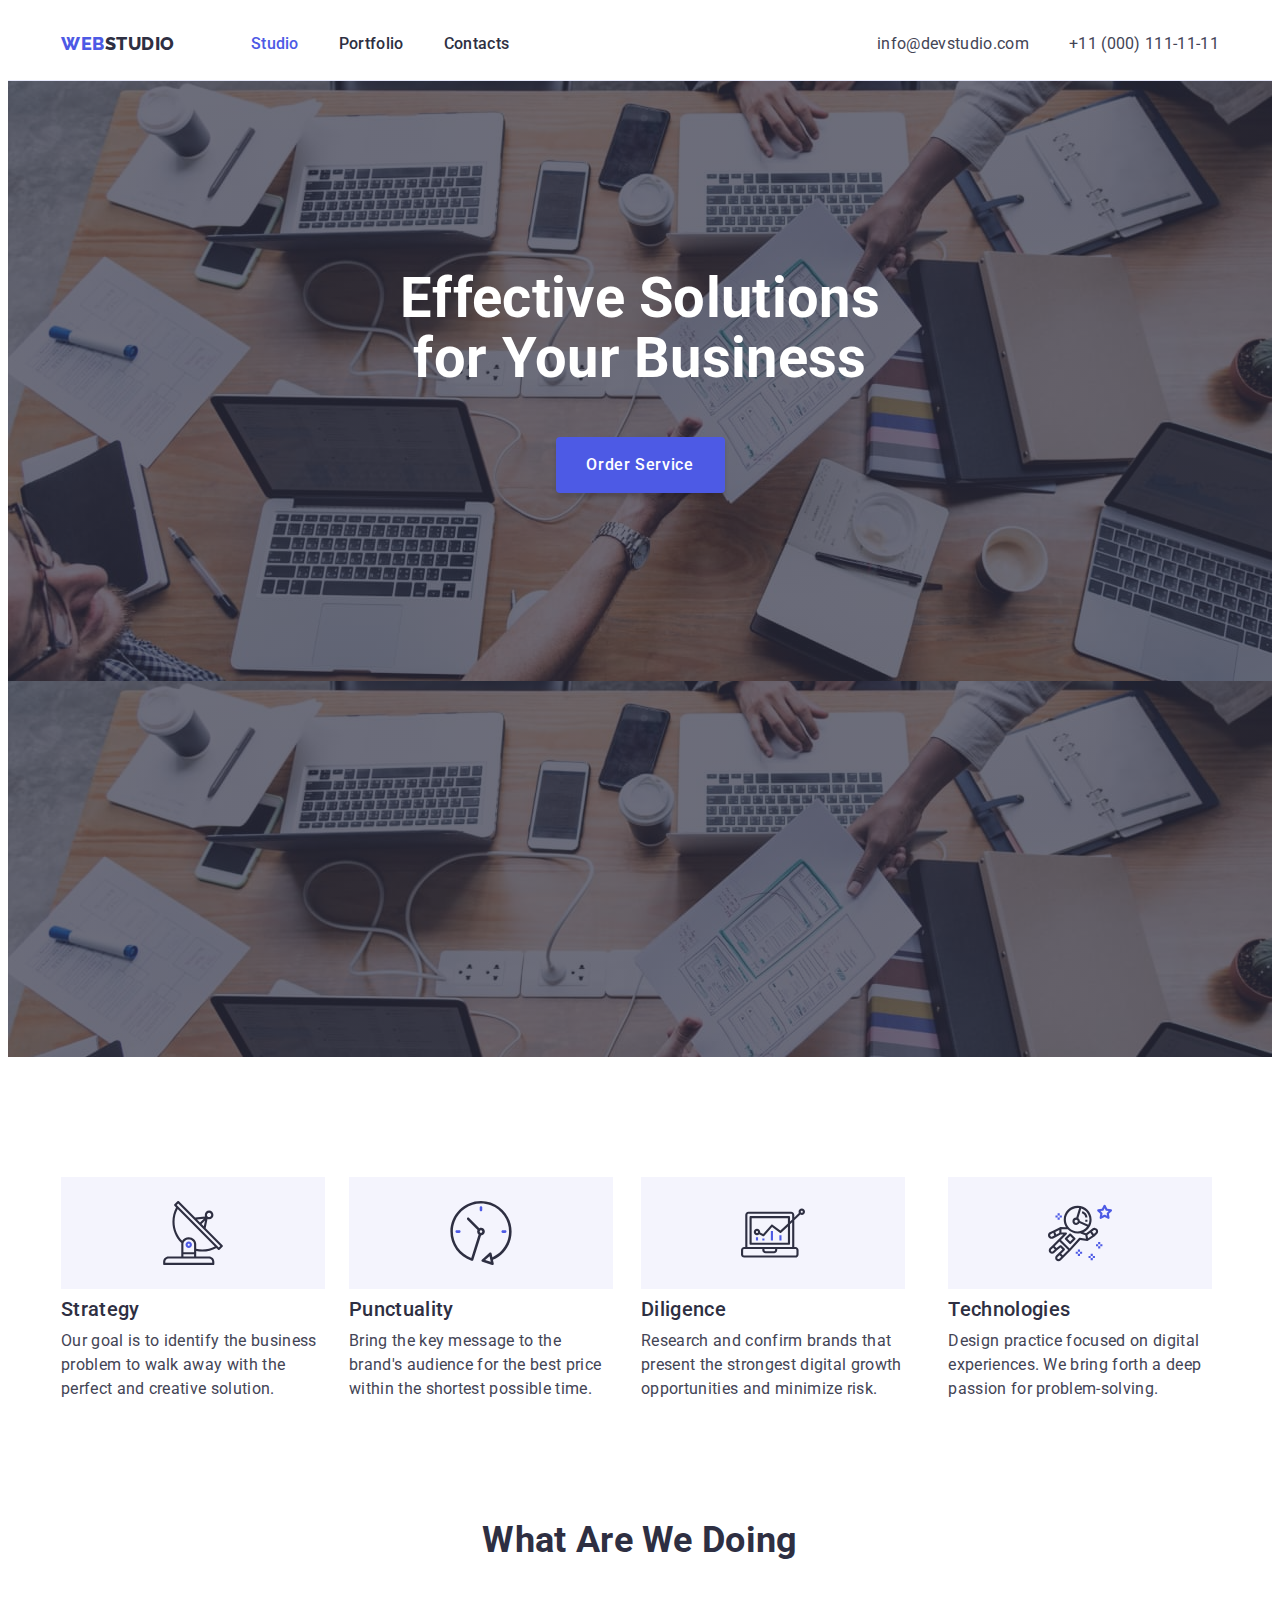
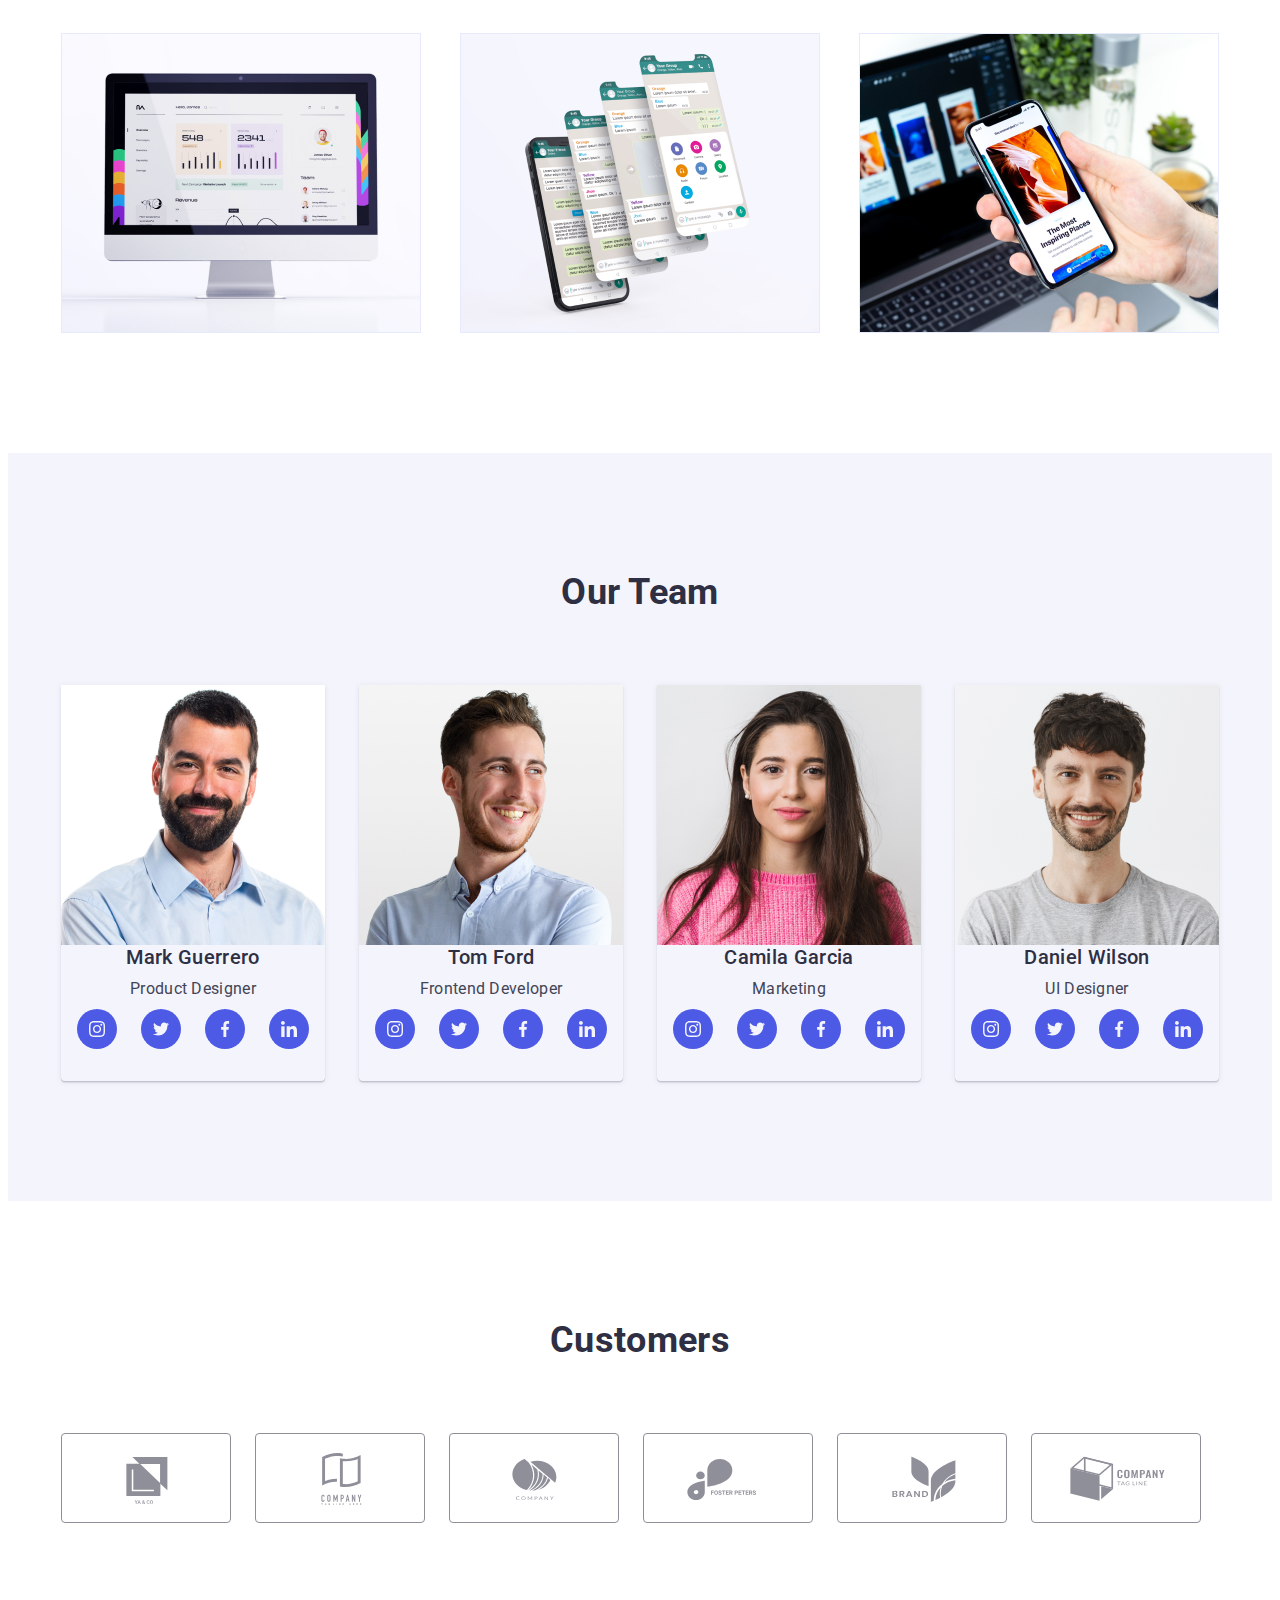
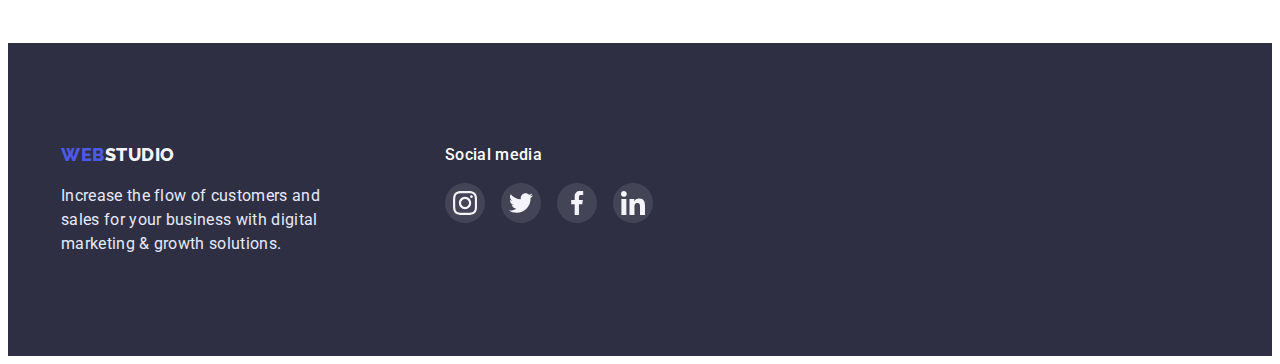
==== index.html @ 0a36d7ab "HW #5" ====
<!DOCTYPE html>
<html lang="en">
  <head>
    <meta charset="UTF-8" />
    <meta http-equiv="X-UA-Compatible" content="IE=edge" />
    <meta name="viewport" content="width=device-width, initial-scale=1.0" />
    <title>Document</title>
    <link rel="preconnect" href="https://fonts.gstatic.com" crossorigin />
    <link
      href="https://fonts.googleapis.com/css2?family=Raleway:wght@800&family=Roboto:wght@400;500;700;900&display=swap"
      rel="stylesheet"
    />
    <link
      rel="stylesheet"
      href="https://cdnjs.cloudflare.com/ajax/libs/modern-normalize/1.1.0/modern-normalize.min.css"
      integrity="sha512-wpPYUAdjBVSE4KJnH1VR1HeZfpl1ub8YT/NKx4PuQ5NmX2tKuGu6U/JRp5y+Y8XG2tV+wKQpNHVUX03MfMFn9Q=="
      crossorigin="anonymous"
      referrerpolicy="no-referrer"
    />
    <link rel="stylesheet" href="./css/styles.css" />
  </head>
  <body>
    <header class="nav-addres">
      <div class="container main-nav">
        <nav class="site-nav">
          <a href="./index.html" class="logofirst"
            >Web<span class="logosecond">Studio</span></a
          >
          <ul class="list site-nav">
            <li class="item">
              <a href="./index.html" class="link current">Studio</a>
            </li>
            <li class="item">
              <a href="./portfolio.html" class="link">Portfolio</a>
            </li>
            <li class="item"><a href="" class="link">Contacts</a></li>
          </ul>
        </nav>
        <address class="contacts">
          <ul class="list">
            <li class="item">
              <a href="mailto:info@devstudio.com" class="email"
                >info@devstudio.com</a
              >
            </li>
            <li class="item">
              <a href="tel:+110001111111" class="tel">+11 (000) 111-11-11</a>
            </li>
          </ul>
        </address>
      </div>
    </header>
    <main>
      <!--hero-->

      <section class="hero">
        <h1 class="hero-title">Effective Solutions for Your Business</h1>
        <button type="button" class="button-index">Order Service</button>
      </section>

      <!--Features-->
      <section class="section">
        <div class="container features">
          <h2 hidden class="section-title">Features</h2>
          <ul class="feature-list list">
            <li class="item">
              <div class="features-icons">
                <svg width="64px" height="64px">
                  <use href="./images/icons.svg#icon-antenna-1"></use>
                </svg>
              </div>
              <h3 class="title">Strategy</h3>
              <p>
                Our goal is to identify the business problem to walk away with
                the perfect and creative solution.
              </p>
            </li>
            <li class="item">
              <div class="features-icons">
                <svg width="64px" height="64px">
                  <use href="./images/icons.svg#icon-clock-1"></use>
                </svg>
              </div>
              <h3 class="title">Punctuality</h3>
              <p>
                Bring the key message to the brand's audience for the best price
                within the shortest possible time.
              </p>
            </li>
            <li class="item">
              <div class="features-icons">
                <svg width="64px" height="64px">
                  <use href="./images/icons.svg#icon-diagram-1"></use>
                </svg>
              </div>
              <h3 class="title">Diligence</h3>
              <p>
                Research and confirm brands that present the strongest digital
                growth opportunities and minimize risk.
              </p>
            </li>
            <li class="item">
              <div class="features-icons">
                <svg width="64px" height="64px">
                  <use href="./images/icons.svg#icon-astronaut-1"></use>
                </svg>
              </div>
              <h3 class="title">Technologies</h3>
              <p>
                Design practice focused on digital experiences. We bring forth a
                deep passion for problem-solving.
              </p>
            </li>
          </ul>
        </div>
      </section>
      <!--what doing-->
      <section class="section doing">
        <div class="container doing">
          <h2 class="section-title">What are we doing</h2>
          <ul class="what-list list">
            <li class="item">
              <img src="./images/mac.jpg" alt="Mac" width="360" height="300" />
            </li>
            <li class="item">
              <img
                src="./images/phones.jpg"
                alt="iphones"
                width="360"
                height="300"
              />
            </li>
            <li class="item">
              <img
                src="./images/phonehand.jpg"
                alt="IphoneHandmacbook"
                width="360"
                height="300"
              />
            </li>
          </ul>
        </div>
      </section>
      <!--team-->
      <section class="section team">
        <div class="container team">
          <h2 class="section-title">Our Team</h2>
          <ul class="team-list list">
            <li class="item">
              <img
                src="./images/mark.jpg"
                alt="Mark photo"
                width="264"
                height="260"
              />
              <div class="card-content">
                <h3 class="title">Mark Guerrero</h3>
                <p class="team-position">Product Designer</p>
                <ul class="social-list list">
                  <li class="social-item">
                    <a href="http://" class="social-link">
                      <svg width="16" height="16">
                        <use href="./images/icons.svg#icon-instagram"></use>
                      </svg>
                    </a>
                  </li>
                  <li class="social-item">
                    <a href="http://" class="social-link">
                      <svg width="16" height="16">
                        <use href="./images/icons.svg#icon-twitter"></use>
                      </svg>
                    </a>
                  </li>
                  <li class="social-item">
                    <a href="http://" class="social-link">
                      <svg width="16" height="16">
                        <use href="./images/icons.svg#icon-facebook"></use>
                      </svg>
                    </a>
                  </li>
                  <li class="social-item">
                    <a href="http://" class="social-link">
                      <svg width="16" height="16">
                        <use href="./images/icons.svg#icon-linkedin"></use>
                      </svg>
                    </a>
                  </li>
                </ul>
              </div>
            </li>
            <li class="item">
              <img
                src="./images/tom.jpg"
                alt="Tom photo"
                width="264"
                height="260"
              />
              <div class="card-content">
                <h3 class="title">Tom Ford</h3>
                <p class="team-position">Frontend Developer</p>
                <ul class="social-list list">
                  <li class="social-item">
                    <a href="http://" class="social-link">
                      <svg width="16px" height="16px">
                        <use href="./images/icons.svg#icon-instagram"></use>
                      </svg>
                    </a>
                  </li>
                  <li class="social-item">
                    <a href="http://" class="social-link">
                      <svg width="16px" height="16px">
                        <use href="./images/icons.svg#icon-twitter"></use>
                      </svg>
                    </a>
                  </li>
                  <li class="social-item">
                    <a href="http://" class="social-link">
                      <svg width="16px" height="16px">
                        <use href="./images/icons.svg#icon-facebook"></use>
                      </svg>
                    </a>
                  </li>
                  <li class="social-item">
                    <a href="http://" class="social-link">
                      <svg width="16px" height="16px">
                        <use href="./images/icons.svg#icon-linkedin"></use>
                      </svg>
                    </a>
                  </li>
                </ul>
              </div>
            </li>
            <li class="item">
              <img
                src="./images/camila.jpg"
                alt="Camila photo"
                width="264"
                height="260"
              />
              <div class="card-content">
                <h3 class="title">Camila Garcia</h3>
                <p class="team-position">Marketing</p>
                <ul class="social-list list">
                  <li class="social-item">
                    <a href="http://" class="social-link">
                      <svg width="16px" height="16px">
                        <use href="./images/icons.svg#icon-instagram"></use>
                      </svg>
                    </a>
                  </li>
                  <li class="social-item">
                    <a href="http://" class="social-link">
                      <svg width="16px" height="16px">
                        <use href="./images/icons.svg#icon-twitter"></use>
                      </svg>
                    </a>
                  </li>
                  <li class="social-item">
                    <a href="http://" class="social-link">
                      <svg width="16px" height="16px">
                        <use href="./images/icons.svg#icon-facebook"></use>
                      </svg>
                    </a>
                  </li>
                  <li class="social-item">
                    <a href="http://" class="social-link">
                      <svg width="16px" height="16px">
                        <use href="./images/icons.svg#icon-linkedin"></use>
                      </svg>
                    </a>
                  </li>
                </ul>
              </div>
            </li>
            <li class="item">
              <img
                src="./images/daneil.jpg"
                alt="Daniel photo"
                width="264"
                height="260"
              />
              <div class="card-content">
                <h3 class="title">Daniel Wilson</h3>
                <p class="team-position">UI Designer</p>
                <ul class="social-list list">
                  <li class="social-item">
                    <a href="http://" class="social-link">
                      <svg width="16px" height="16px">
                        <use href="./images/icons.svg#icon-instagram"></use>
                      </svg>
                    </a>
                  </li>
                  <li class="social-item">
                    <a href="http://" class="social-link">
                      <svg width="16px" height="16px">
                        <use href="./images/icons.svg#icon-twitter"></use>
                      </svg>
                    </a>
                  </li>
                  <li class="social-item">
                    <a href="http://" class="social-link">
                      <svg width="16px" height="16px">
                        <use href="./images/icons.svg#icon-facebook"></use>
                      </svg>
                    </a>
                  </li>
                  <li class="social-item">
                    <a href="http://" class="social-link">
                      <svg width="16px" height="16px">
                        <use href="./images/icons.svg#icon-linkedin"></use>
                      </svg>
                    </a>
                  </li>
                </ul>
              </div>
            </li>
          </ul>
        </div>
      </section>
      <!-- clients -->
      <section class="section clients">
        <h2 class="section-title">Customers</h2>
        <div class="container clients">
          <ul class="list">
            <li class="list-item">
              <a href="" class="client-link link">
                <svg class="client-icon" width="104" height="56">
                  <use href="./images/icons.svg#icon-Logo1"></use>
                </svg>
              </a>
            </li>
            <li class="list-item">
              <a href="" class="client-link link">
                <svg class="client-icon" width="104" height="56">
                  <use href="./images/icons.svg#icon-Logo2"></use>
                </svg>
              </a>
            </li>
            <li class="list-item">
              <a href="" class="client-link link">
                <svg class="client-icon" width="104" height="56">
                  <use href="./images/icons.svg#icon-Logo3"></use>
                </svg>
              </a>
            </li>
            <li class="list-item">
              <a href="" class="client-link link">
                <svg class="client-icon" width="104" height="56">
                  <use href="./images/icons.svg#icon-Logo4"></use>
                </svg>
              </a>
            </li>
            <li class="list-item">
              <a href="" class="client-link link">
                <svg class="client-icon" width="104" height="56">
                  <use href="./images/icons.svg#icon-Logo5"></use>
                </svg>
              </a>
            </li>
            <li class="list-item">
              <a href="" class="client-link link">
                <svg class="client-icon" width="104" height="56">
                  <use href="./images/icons.svg#icon-Logo6"></use>
                </svg>
              </a>
            </li>
          </ul>
        </div>
      </section>
    </main>
    <footer>
      <div class="container footer">
        <div>
          <div class="footer-logo">
            <a href="./index.html" class="logofirst"
              >Web<span class="logosecond">Studio</span></a
            >
          </div>
          <p class="footer-discription">
            Increase the flow of customers and sales for your business with
            digital marketing & growth solutions.
          </p>
        </div>
        <div class="footer-social">
          <b class="title-social">Social media</b>
          <ul class="social-our list">
            <li class="social-item">
              <a href="http://" class="social-link">
                <svg width="24" height="24">
                  <use href="./images/icons.svg#icon-instagram"></use>
                </svg>
              </a>
            </li>
            <li class="social-item">
              <a href="http://" class="social-link">
                <svg width="24" height="24">
                  <use href="./images/icons.svg#icon-twitter"></use>
                </svg>
              </a>
            </li>
            <li class="social-item">
              <a href="http://" class="social-link">
                <svg width="24" height="24">
                  <use href="./images/icons.svg#icon-facebook"></use>
                </svg>
              </a>
            </li>
            <li class="social-item">
              <a href="http://" class="social-link">
                <svg width="24" height="24">
                  <use href="./images/icons.svg#icon-linkedin"></use>
                </svg>
              </a>
            </li>
          </ul>
        </div>
      </div>
    </footer>
  </body>
</html>
---- css/styles.css ----
/* колір основного тексту #434455 */
/* колір фона #E5E5E5 */
/* вторичний колір фона #F4F4FD */
/* колір заголовка h1 #FFFFFF */
/* колір заголовків #2E2F42 */
/* кольори в webstudio #4D5AE5 #2E2F42 */
/* колір текста футера #E7E9FC */
/* колір кнопки ALL #404BBF */
:root {
    --primery-text-color: #434455;
    --title-text-color: #2E2F42;
    --primery-bg-color: #FFFFFF;
    --active-color: #404BBF;
    --btn-color: #4D5AE5;
    --logo-color: #2E2F42;
    --btn-bacground-color: #F4F4FD;
    --footer-text-color: #E7E9FC;
    --border-color: #8E8F99;
    --footer-hover-color: #31D0AA;
}

body {
    background-color: var(--primery-bg-color);
    color: var(--primery-text-color) ;
    font-family: Roboto, sans-serif;
    letter-spacing: 0.02em;
    font-size: 16px;
    line-height: 1.5;
}
.list {
    list-style: none;
    padding: 0;
    margin: 0;
}

img {
    display: block;
    max-width: 100%;
    height: auto;
}
p {
    margin-top: 0;
    margin-bottom: 0;
}

.logofirst {
    color: var(--btn-color);
    font-family: Raleway, sans-serif;    
    letter-spacing: 0.03em;
    font-weight: 800;
    font-size: 18px;
    line-height: 1.33;
    text-transform: uppercase;
    text-decoration: none;                 
}
.logosecond {
    color: var(--logo-color) ;
}
.container {
    margin-left: auto;
    margin-right: auto;
    width: 1158px;
    padding-right: 15px;
    padding-left: 15px;
    /* padding-bottom: 120px;
    padding-top: 120px; */
    /* outline: 2px solid tomato; */
}
.section {
    padding-bottom: 120px;
    padding-top: 120px;
}

/* site nav */
header {
    border-bottom: 1px solid var(--footer-text-color);
    padding-top: 24px;
    padding-bottom: 24px;
}
.main-nav {
    display: flex;
   justify-content: space-between;
}
.container.main-nav{
    padding-top: 0px;
    padding-bottom: 0px;
}

.site-nav {
    display: flex;
}
.site-nav .list:not(:first-child){
    margin-left: 76px;
}

.site-nav .item:not(:last-child) {
    margin-right: 40px;
}

.site-nav .link {
    color:var(--title-text-color);
    font-weight: 500;
    font-size: 16px;
    line-height: 1.5;
    text-decoration: none;
    padding-top:24px ;
    padding-bottom: 24px;
   }
.site-nav .link.current{
    color: var(--btn-color);
}
.site-nav .link:hover,
.site-nav .link:focus {
    color: var(--active-color);
}

.contacts .list {
    display: flex;
}
.contacts .item + .item {
    margin-left: 40px;
}
.contacts {
    font-style: normal;
}
.email,.tel {
    color: var(--primery-text-color);
    text-decoration: none;
}

.email:hover, 
.email:focus, 
.tel:hover,
.tel:focus {
color: var(--active-color);
}
/* hero */
.hero {
text-align: center;
padding-top: 188px;
padding-bottom: 188px;
background-color: var(--title-text-color);
height: 600px;
background-image: linear-gradient(to right, rgba(46, 47, 66, 0.7), rgba(46, 47, 66, 0.7)),
 url(../images/icons/people-office\ 1.jpg);
max-width: 1440px ;
margin-left: auto;
margin-right: auto;
}
.hero-title {
    width: 494px;
    margin-left: auto;
    margin-right: auto;
    margin-top:0 ;
    margin-bottom: 48px;
    color:var(--primery-bg-color) ;
    font-weight: 700;
    font-size: 56px;
    line-height: 1.07;  
}

.button-index {
    background-color: var(--btn-color);
    color: var(--primery-bg-color);
    font-family: 'Roboto';
    font-style: normal;
    font-weight: 500;
    font-size: 16px;
    line-height: 1.5;
    display: flex;
    align-items: center;
    letter-spacing: 0.04em;
    cursor: pointer;
    display: inline-block;
    width: 169px;
    height: 56px;
    box-shadow: 0px 4px 4px rgba(0, 0, 0, 0.15);
    border-radius: 4px;
    border: none;
}

.button-index:hover,
.button-index:focus {
background-color: var(--active-color);
}
/* sections */
.section-title {
    margin-top: 0;
    margin-bottom: 72px;
    color: var(--title-text-color);
    font-size: 36px;
    line-height: 1.11;   
    text-align: center;
    text-transform: capitalize;
}
/* features */

.feature-list .title,
.team-list .title {
    margin-top: 0;
    margin-bottom: 8px;
color: var(--title-text-color) ;
font-weight: 500;
font-size: 20px;
line-height: 1.2;
}

.feature-list{
    display: flex;
    justify-content: space-between ;
}
.feature-list .item:not(:first-child){
    margin-left: 24px;
}

.features-icons {
    width: 264px;
    height: 112px;
    background-color: var(--btn-bacground-color);
    display: flex;
    justify-content: center;
    align-items: center;
    margin-bottom: 8px;
}

/* what doing */
.what-list{
    display: flex;
    justify-content: space-between;
}
.section.doing {
    padding-top: 0px;
}

/* team */
.section.team{
    background-color: var(--btn-bacground-color);
}
.team-list {
    display: flex;
    justify-content: space-between;
}
.team-list .item{
    box-shadow: 0px 1px 6px rgba(46, 47, 66, 0.08), 0px 1px 1px rgba(46, 47, 66, 0.16), 0px 2px 1px rgba(46, 47, 66, 0.08);
    border-radius: 0px 0px 4px 4px;
}
.card-content{
    text-align: center;
    padding-bottom: 32px;
    
}
.team-position{
    color: var(--primery-text-color);
    margin-bottom: 8px;
}
.social-list {
    display: flex;
    justify-content: center;
}
.social-list .social-link{
    width: 40px;
    height: 40px;
    display: flex;
    justify-content: center;
    align-items: center;
    background-color: var(--btn-color);
    border-radius: 50%;
    border: none;
}
.social-list.list .social-item:not(:first-child) {
    margin-left: 24px;
}
.social-list .social-link:hover,
.social-list .social-link:focus {
    background-color: var(--active-color);
}
.social-link svg{
    display: block;
}
/* clients */
.container.clients .list{
    display:flex ;
}

.container.clients .client-link{
    width: 168px;
        height: 88px;
        border: 1px solid var(--border-color);
        border-radius: 4px;
}

.container.clients .list-item:not(:first-child){
    margin-left: 24px;
}

.container.clients .client-link{
    display: flex;
    justify-content: center;
    align-items: center;
}


.client-icon {
    fill: var(--border-color);
}

.client-link:hover .client-icon{
    fill: var(--active-color);
  }
.container.clients .client-link:hover{
    border-color: var(--active-color);
}
/* footer */
footer {
    padding-top: 100px;
    padding-bottom: 100px;
    background-color: var(--title-text-color);
}
.container.footer {
    padding-top: 0px;
    padding-bottom: 0px;
    display: flex;
  }
.footer-logo {
    margin-bottom: 16px;
}
.footer-logo .logosecond{
color: var(--btn-bacground-color);
}
.footer-discription{
    max-width: 264px;
    color:var(--footer-text-color);
}
.footer-social .title-social {
    font-weight: 500;
    color: #FFFFFF;
    margin-top: 0px;
    margin-bottom: 16px;
    display: block;
}
.footer-social {
    width: 208px;
    height: 80px;
    margin-left: 120px;
}
.social-our {
    display: flex;
}
.social-our .social-link{
    width: 40px;
        height: 40px;
        display: flex;
        justify-content: center;
        align-items: center;
        background-color: rgba(255, 255, 255, 0.1);;
        border-radius: 50%;
        border: none;
}
.social-our .social-item {
    display: block;
}

.social-our .social-link:hover,
.social-our .social-link:focus {
    background-color: var(--footer-hover-color);
}
.social-our .social-item:not(:first-child){
    margin-left: 16px;
}
/* portfolio  */

.btn-portfolio {
    background-color: var(--btn-bacground-color);
    color: var(--btn-color);
    font-family: 'Roboto';
    font-style: normal;
    font-weight: 500;
    font-size: 16px;
    line-height: 1.5;
    display: flex;
    align-items: center;
    text-align: center;
    letter-spacing: 0.04em;
    cursor: pointer;
    height: 48px;
    border: 1px solid var(--footer-text-color);
    border-radius: 4px;
    padding: 12px 24px;
}

.btn-portfolio:focus,
.btn-portfolio:hover {
    background-color: var(--active-color);
    color: var(--primery-bg-color);
    box-shadow: 0px 3px 1px rgba(0, 0, 0, 0.1), 0px 2px 1px rgba(0, 0, 0, 0.08), 0px 2px 2px rgba(0, 0, 0, 0.12);
    border-color: var(--active-color);
}

.section.portfolio {
    padding-top: 96px;
}

.title-item {
    font-weight: 500;
    font-size: 20px;
    line-height: 1.2;
}

.section .list-item {
    color: var(--title-text-color);
    text-decoration: none;
}

.list.buttons{
    display: flex;
    justify-content: center;  
    margin-bottom: 72px;
}
.list.buttons .item + .item{
    margin-left: 24px;
}
.list.apps {
    display: flex;
    flex-wrap:wrap ;
}
.list.apps .item{
    display: block;
    width: 360px;
    margin-right: 24px;
    margin-bottom: 48px;
  }
  

.list.apps .item:nth-child(3n){
    margin-right: 0px;
}
.list.apps .item.item:nth-last-child(-n+3){
    margin-bottom: 0px;
}
.list.apps .discription {
    border-left:1px solid var(--footer-text-color) ;
    border-right:1px solid var(--footer-text-color) ;
    border-bottom:1px solid var(--footer-text-color) ;
    padding: 32px 16px;
 }
 .list.apps .list-item {
    display: block;
 }
.list.apps .list-item:hover,
.list.apps .list-item:focus {
    box-shadow: 0px 4px 4px rgba(0, 0, 0, 0.25);
}
.apps .title-item {
    margin-top: 0px;
    margin-bottom: 8px;
}
.apps-discription{
    color: var(--primery-text-color);
}
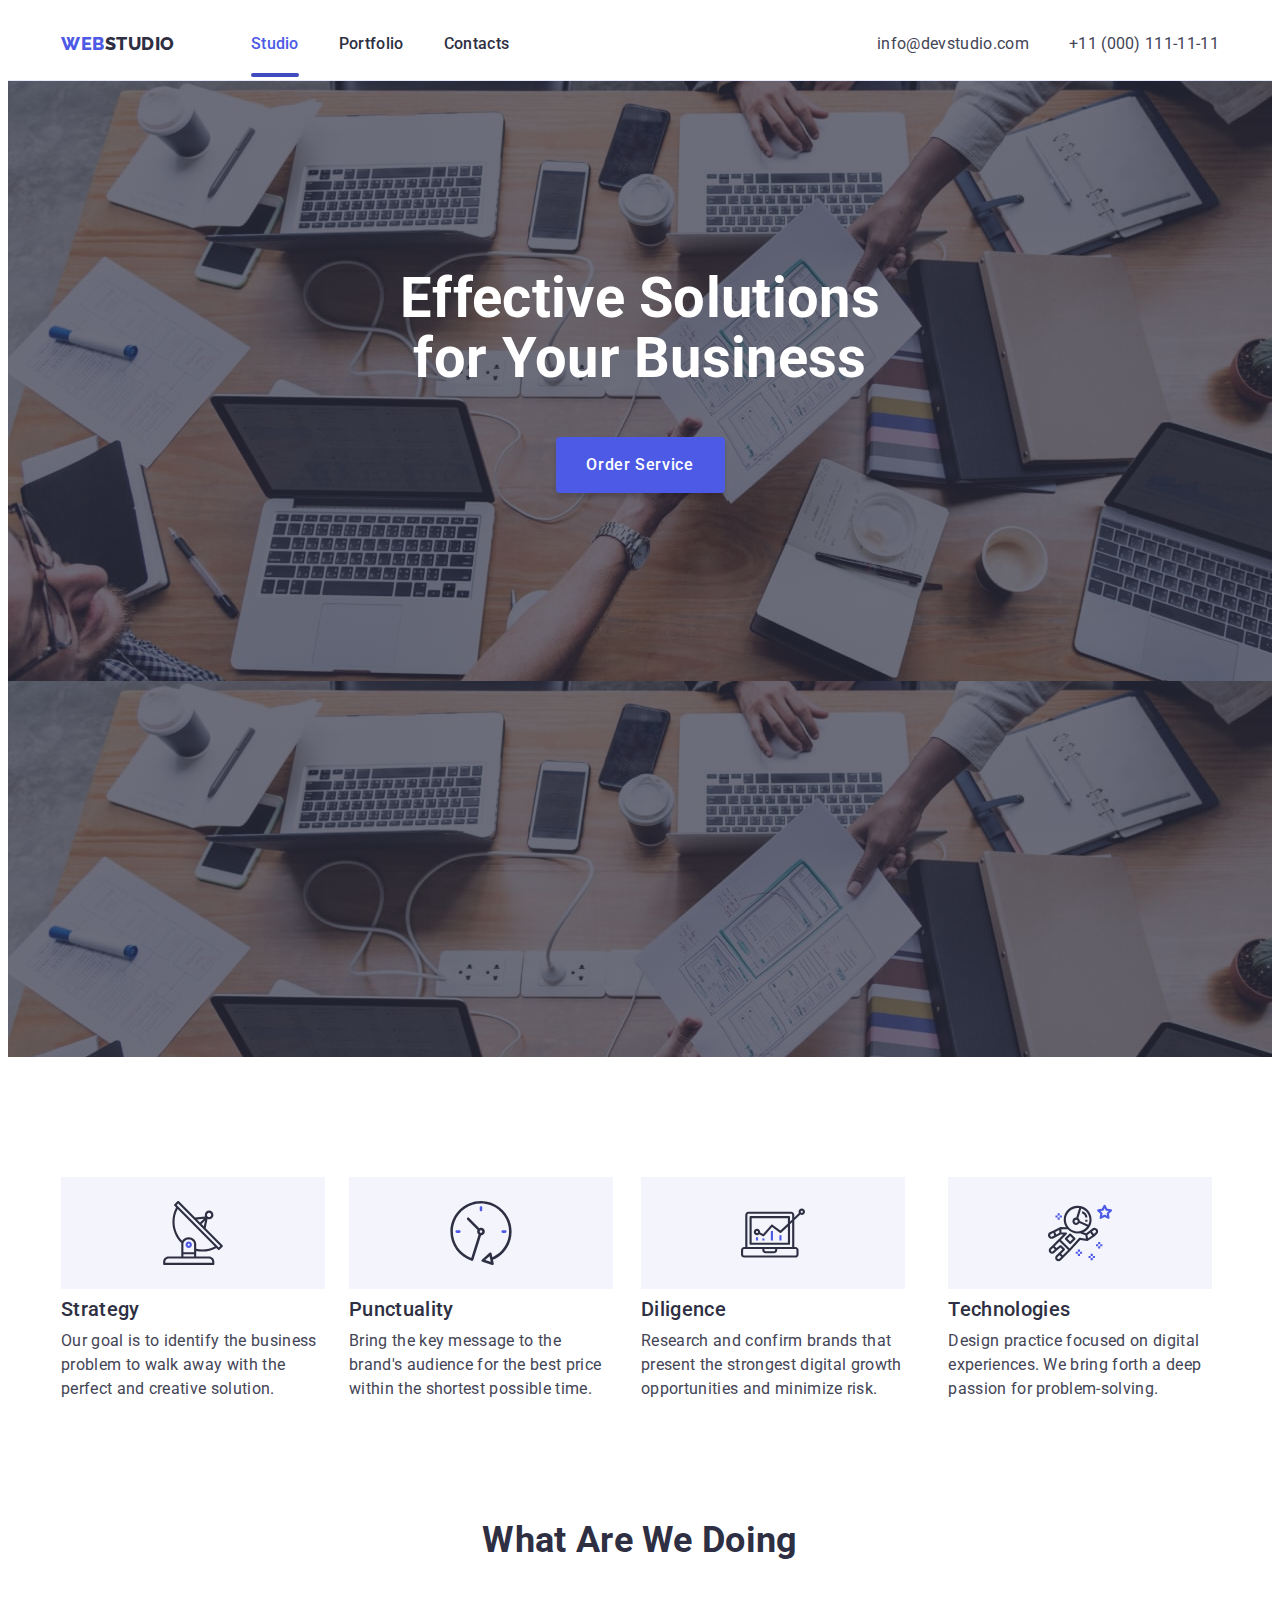
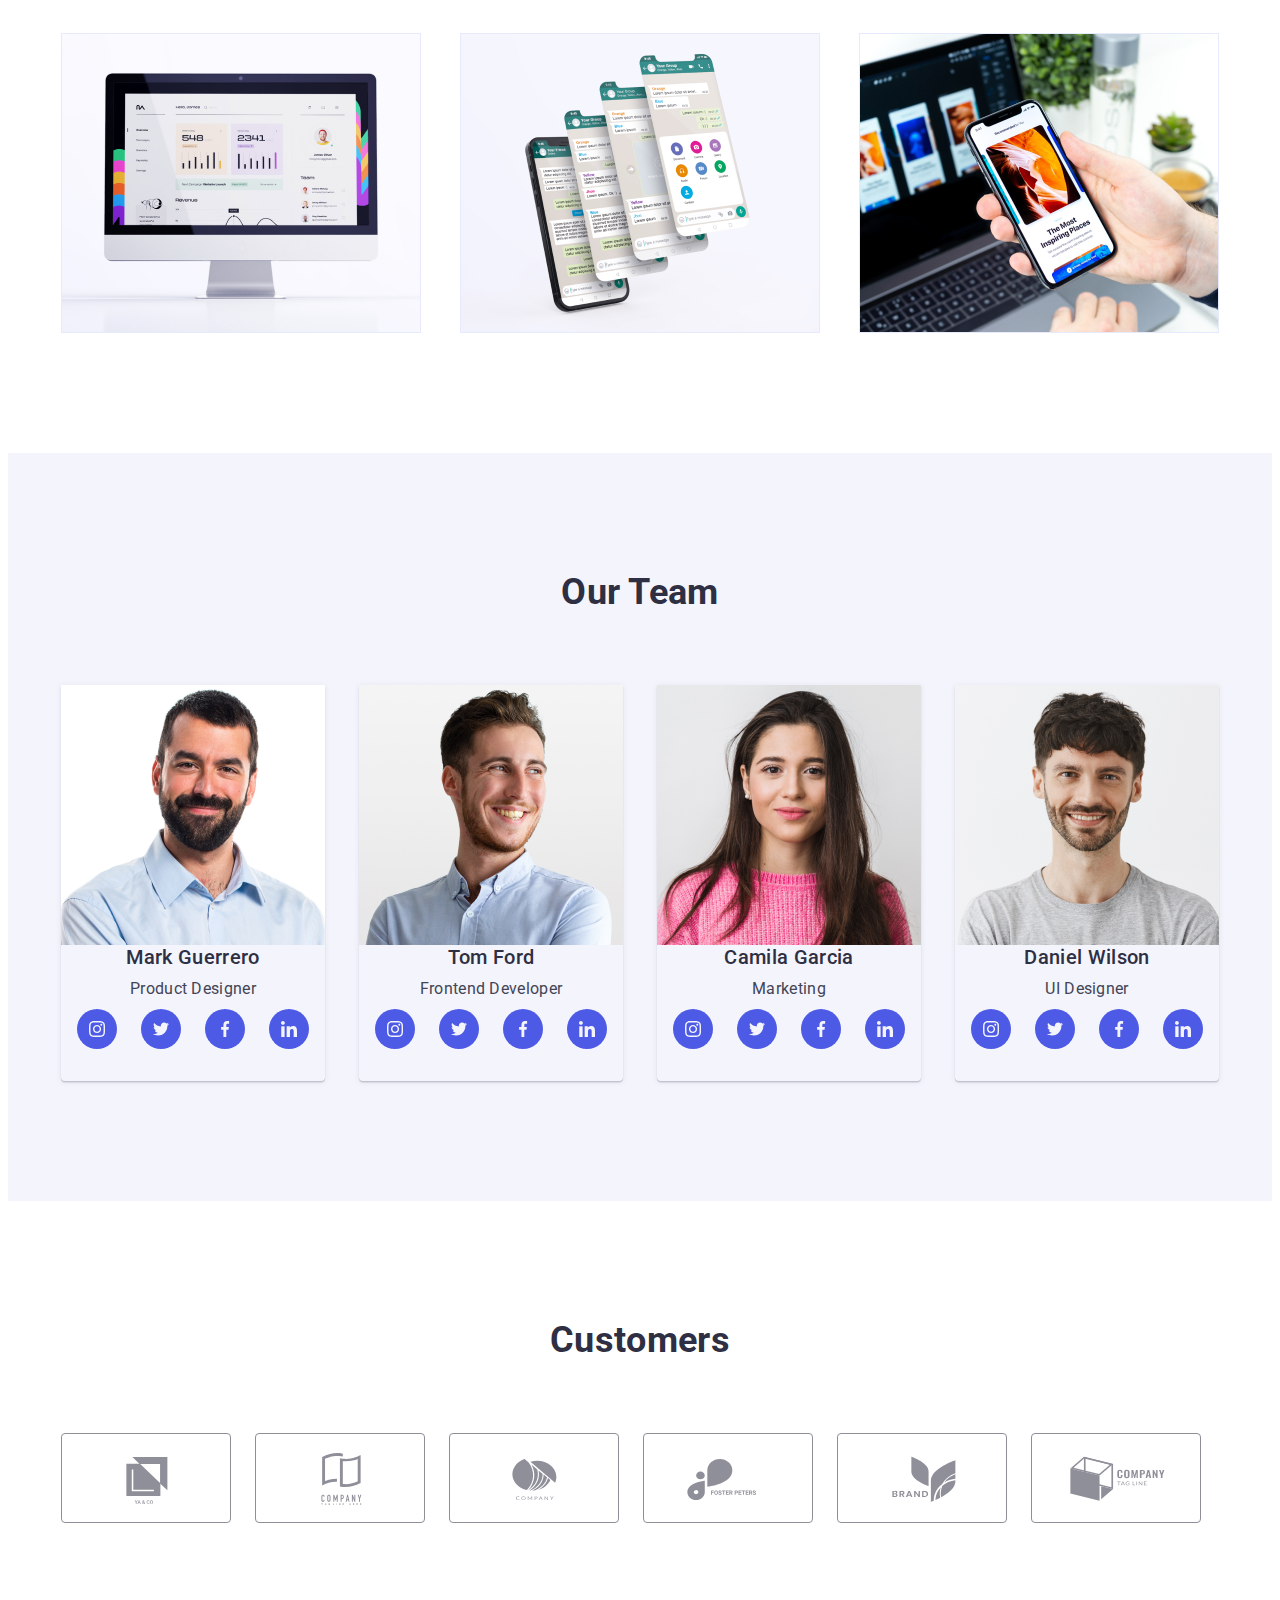
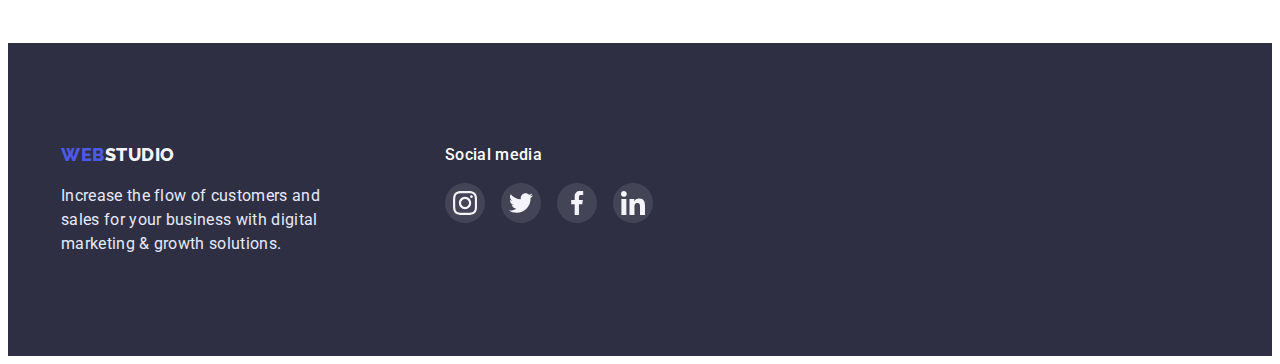
==== commit 57f3badc: "дз №5" ====
--- a/index.html
+++ b/index.html
@@ -52,12 +52,21 @@
     </header>
     <main>
       <!--hero-->
-
       <section class="hero">
         <h1 class="hero-title">Effective Solutions for Your Business</h1>
-        <button type="button" class="button-index">Order Service</button>
+        <button type="button" class="button-index" data-modal-open>
+          Order Service
+        </button>
+        <div class="backdrop is-hidden" data-modal>
+          <div class="modal-window">
+            <button class="btn-close-modal" data-modal-close>
+              <svg width="8" height="8" class="svg-button">
+                <use href="./images/icons.svg#icon-close-black-18dp-2-1"></use>
+              </svg>
+            </button>
+          </div>
+        </div>
       </section>
-
       <!--Features-->
       <section class="section">
         <div class="container features">
@@ -416,5 +425,6 @@
         </div>
       </div>
     </footer>
+    <script src="./js/modal.js"></script>
   </body>
 </html>
--- a/css/styles.css
+++ b/css/styles.css
@@ -17,6 +17,8 @@
     --footer-text-color: #E7E9FC;
     --border-color: #8E8F99;
     --footer-hover-color: #31D0AA;
+    --modal-window-color: #FCFCFC;
+    --cubic: cubic-bezier(0.4, 0, 0.2, 1);
 }
 
 body {
@@ -62,9 +64,6 @@
     width: 1158px;
     padding-right: 15px;
     padding-left: 15px;
-    /* padding-bottom: 120px;
-    padding-top: 120px; */
-    /* outline: 2px solid tomato; */
 }
 .section {
     padding-bottom: 120px;
@@ -98,6 +97,7 @@
 }
 
 .site-nav .link {
+    position: relative;
     color:var(--title-text-color);
     font-weight: 500;
     font-size: 16px;
@@ -105,10 +105,23 @@
     text-decoration: none;
     padding-top:24px ;
     padding-bottom: 24px;
+    transition: color 250ms var(--cubic);
    }
 .site-nav .link.current{
     color: var(--btn-color);
 }
+
+.link.current::after{
+    position: absolute;
+    bottom: 0;
+    content: '';
+    width: 100%;
+    height: 4px;
+    background-color: var(--active-color);
+    display: block;
+    border-radius: 2px;    
+    }
+
 .site-nav .link:hover,
 .site-nav .link:focus {
     color: var(--active-color);
@@ -126,6 +139,7 @@
 .email,.tel {
     color: var(--primery-text-color);
     text-decoration: none;
+    transition: color 250ms var(--cubic);
 }
 
 .email:hover, 
@@ -177,12 +191,69 @@
     box-shadow: 0px 4px 4px rgba(0, 0, 0, 0.15);
     border-radius: 4px;
     border: none;
+    transition: background-color 250ms var(--cubic);
 }
 
 .button-index:hover,
 .button-index:focus {
 background-color: var(--active-color);
 }
+.backdrop {
+    position: fixed;
+    top: 0;
+    left: 0;
+    width: 100%;
+    height: 100%;
+    background: rgba(46, 47, 66, 0.4);
+    opacity: 1;
+    transition: opacity 250ms var(--cubic);
+}
+
+.backdrop.is-hidden{
+    opacity: 0;
+    pointer-events: none;
+}
+.backdrop.is-hidden .modal-window {
+transform: translate(-50%, -50%) scale(1.2);
+}
+.modal-window {
+    position: absolute;
+    top: 50%;
+    left: 50%;
+    transform: translate(-50%, -50%) scale(1);
+    width: 408px;
+    height: 576px;
+    background-color:var(--modal-window-color);
+    box-shadow: 0px 1px 1px rgba(0, 0, 0, 0.14), 0px 1px 3px rgba(0, 0, 0, 0.12), 0px 2px 1px rgba(0, 0, 0, 0.2);
+    border-radius: 4px;
+    padding: 24px;   
+    transition: transform 250ms var(--cubic);
+}
+
+.btn-close-modal{
+    display: flex;
+    position: absolute;
+    justify-content: center;
+    align-items: center;
+    top: 0;
+    right: 0;
+    margin-top: 24px;
+    margin-right: 24px;
+    width: 24px;
+    height: 24px;
+    padding: 0;
+    border-radius: 50%;    
+    background-color: var(--footer-text-color);
+    border: 1px solid rgba(0, 0, 0, 0.1);
+}
+.btn-close-modal:hover,
+.btn-close-modal:focus{
+    cursor: pointer;
+}
+/* .svg-button {
+    border: 1px solid rgba(0, 0, 0, 0.1);
+    border-radius: 50%;
+} */
 /* sections */
 .section-title {
     margin-top: 0;
@@ -266,6 +337,7 @@
     background-color: var(--btn-color);
     border-radius: 50%;
     border: none;
+    transition: background-color 250ms var(--cubic);
 }
 .social-list.list .social-item:not(:first-child) {
     margin-left: 24px;
@@ -284,9 +356,10 @@
 
 .container.clients .client-link{
     width: 168px;
-        height: 88px;
-        border: 1px solid var(--border-color);
-        border-radius: 4px;
+    height: 88px;
+    border: 1px solid var(--border-color);
+    border-radius: 4px;
+    transition: fill 2250ms var(--cubic), border-color 250ms var(--cubic);
 }
 
 .container.clients .list-item:not(:first-child){
@@ -302,6 +375,7 @@
 
 .client-icon {
     fill: var(--border-color);
+    transition: fill 250ms var(--cubic);
 }
 
 .client-link:hover .client-icon{
@@ -348,13 +422,14 @@
 }
 .social-our .social-link{
     width: 40px;
-        height: 40px;
-        display: flex;
-        justify-content: center;
-        align-items: center;
-        background-color: rgba(255, 255, 255, 0.1);;
-        border-radius: 50%;
-        border: none;
+    height: 40px;
+    display: flex;
+    justify-content: center;
+    align-items: center;
+    background-color: rgba(255, 255, 255, 0.1);;
+    border-radius: 50%;
+    border: none;
+    transition: background-color 250ms var(--cubic);
 }
 .social-our .social-item {
     display: block;
@@ -386,6 +461,7 @@
     border: 1px solid var(--footer-text-color);
     border-radius: 4px;
     padding: 12px 24px;
+    transition: background-color 250ms var(--cubic), color 250ms var(--cubic), box-shadow 250ms var(--cubic), border-color 250ms  var(--cubic);
 }
 
 .btn-portfolio:focus,
@@ -445,6 +521,7 @@
  }
  .list.apps .list-item {
     display: block;
+    transition: box-shadow 250ms var(--cubic);
  }
 .list.apps .list-item:hover,
 .list.apps .list-item:focus {
@@ -456,4 +533,31 @@
 }
 .apps-discription{
     color: var(--primery-text-color);
+}
+.product-card {
+    position: relative;
+    overflow: hidden;
+}
+
+.discritpion-product-card-thumb{
+    top: 0;
+    left: 0;
+    display: inline-block;
+    position: absolute;
+    width: 100%;
+    height: 100%;
+    color: var(--btn-bacground-color);
+    background-color: var(--btn-color);
+    opacity: 0;
+    padding-top: 40px;
+    padding-left: 32px;
+    padding-right: 32px; 
+    transform: translateY(100%);
+    opacity: 0;
+    transition: transform 250ms var(--cubic), opacity 250ms var(--cubic);
+}
+
+.list-item:hover .discritpion-product-card-thumb{
+    opacity: 1;
+    transform: translateY(0);
 }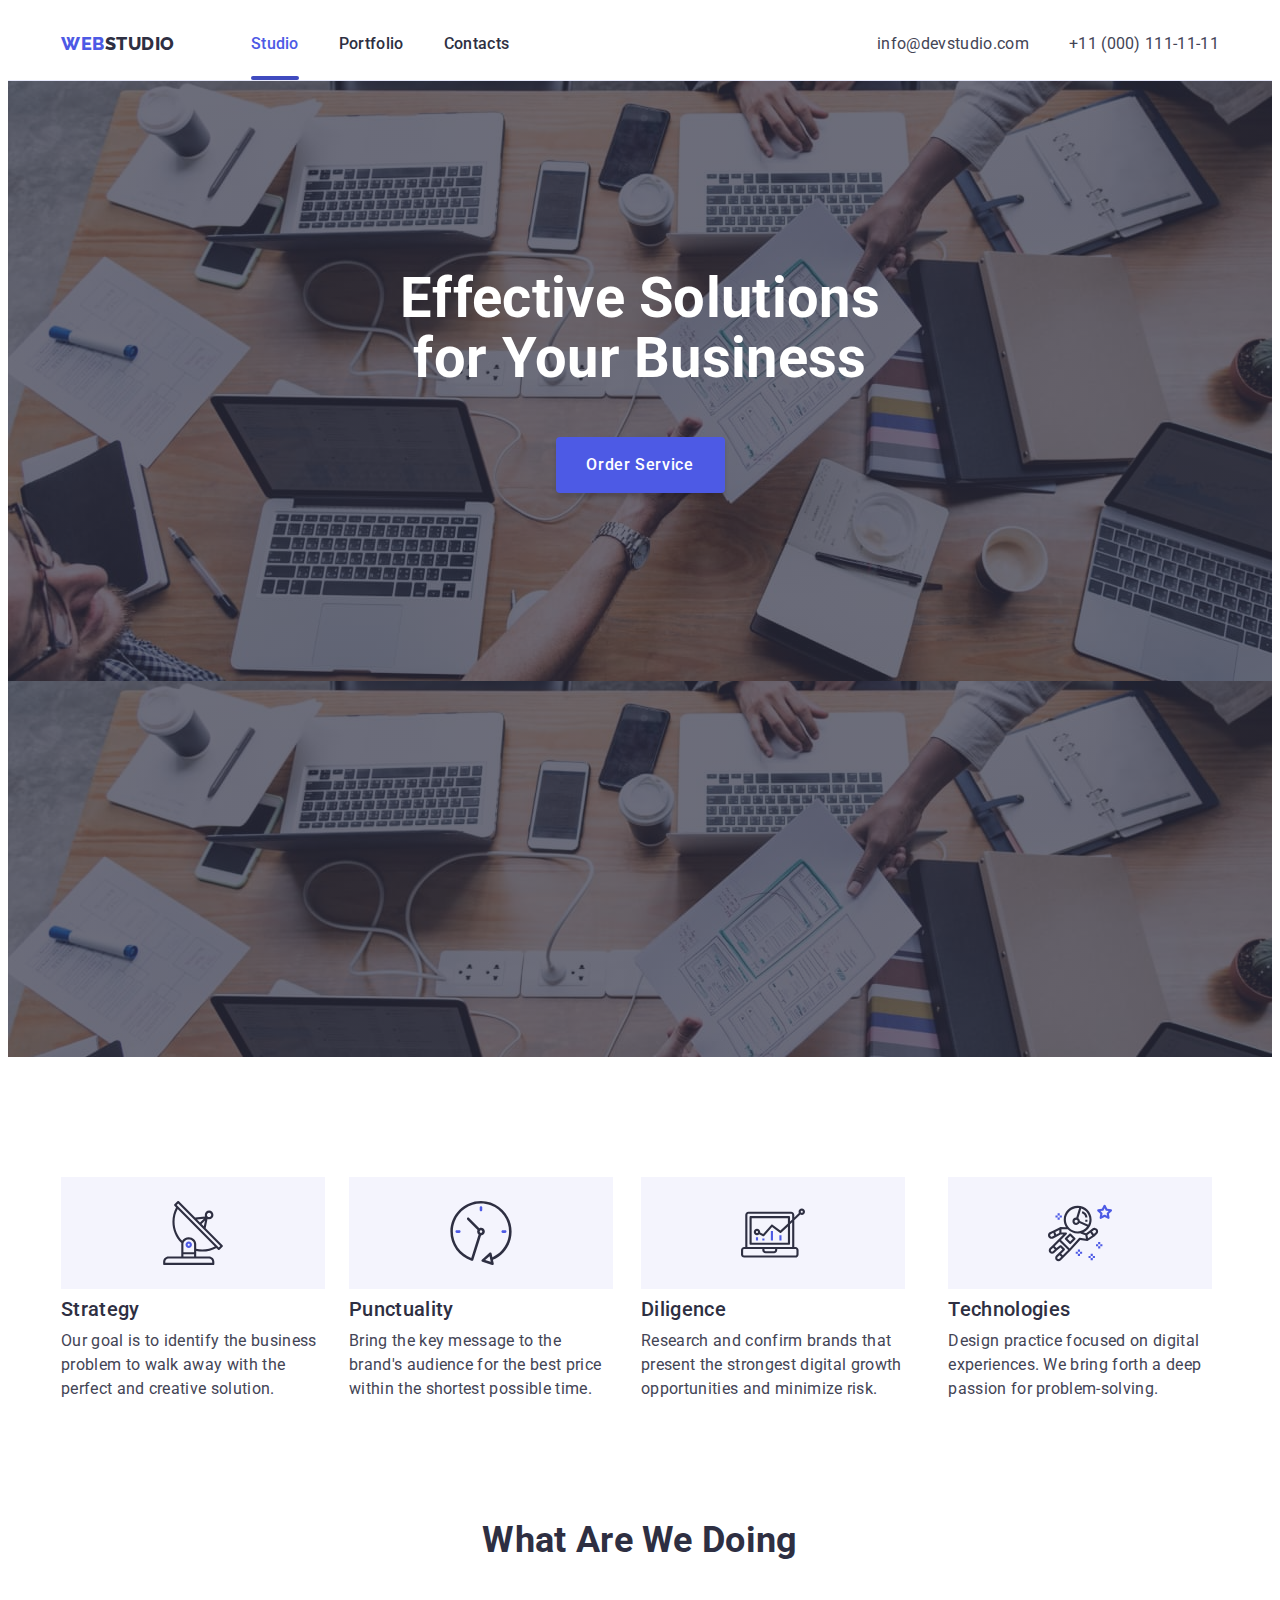
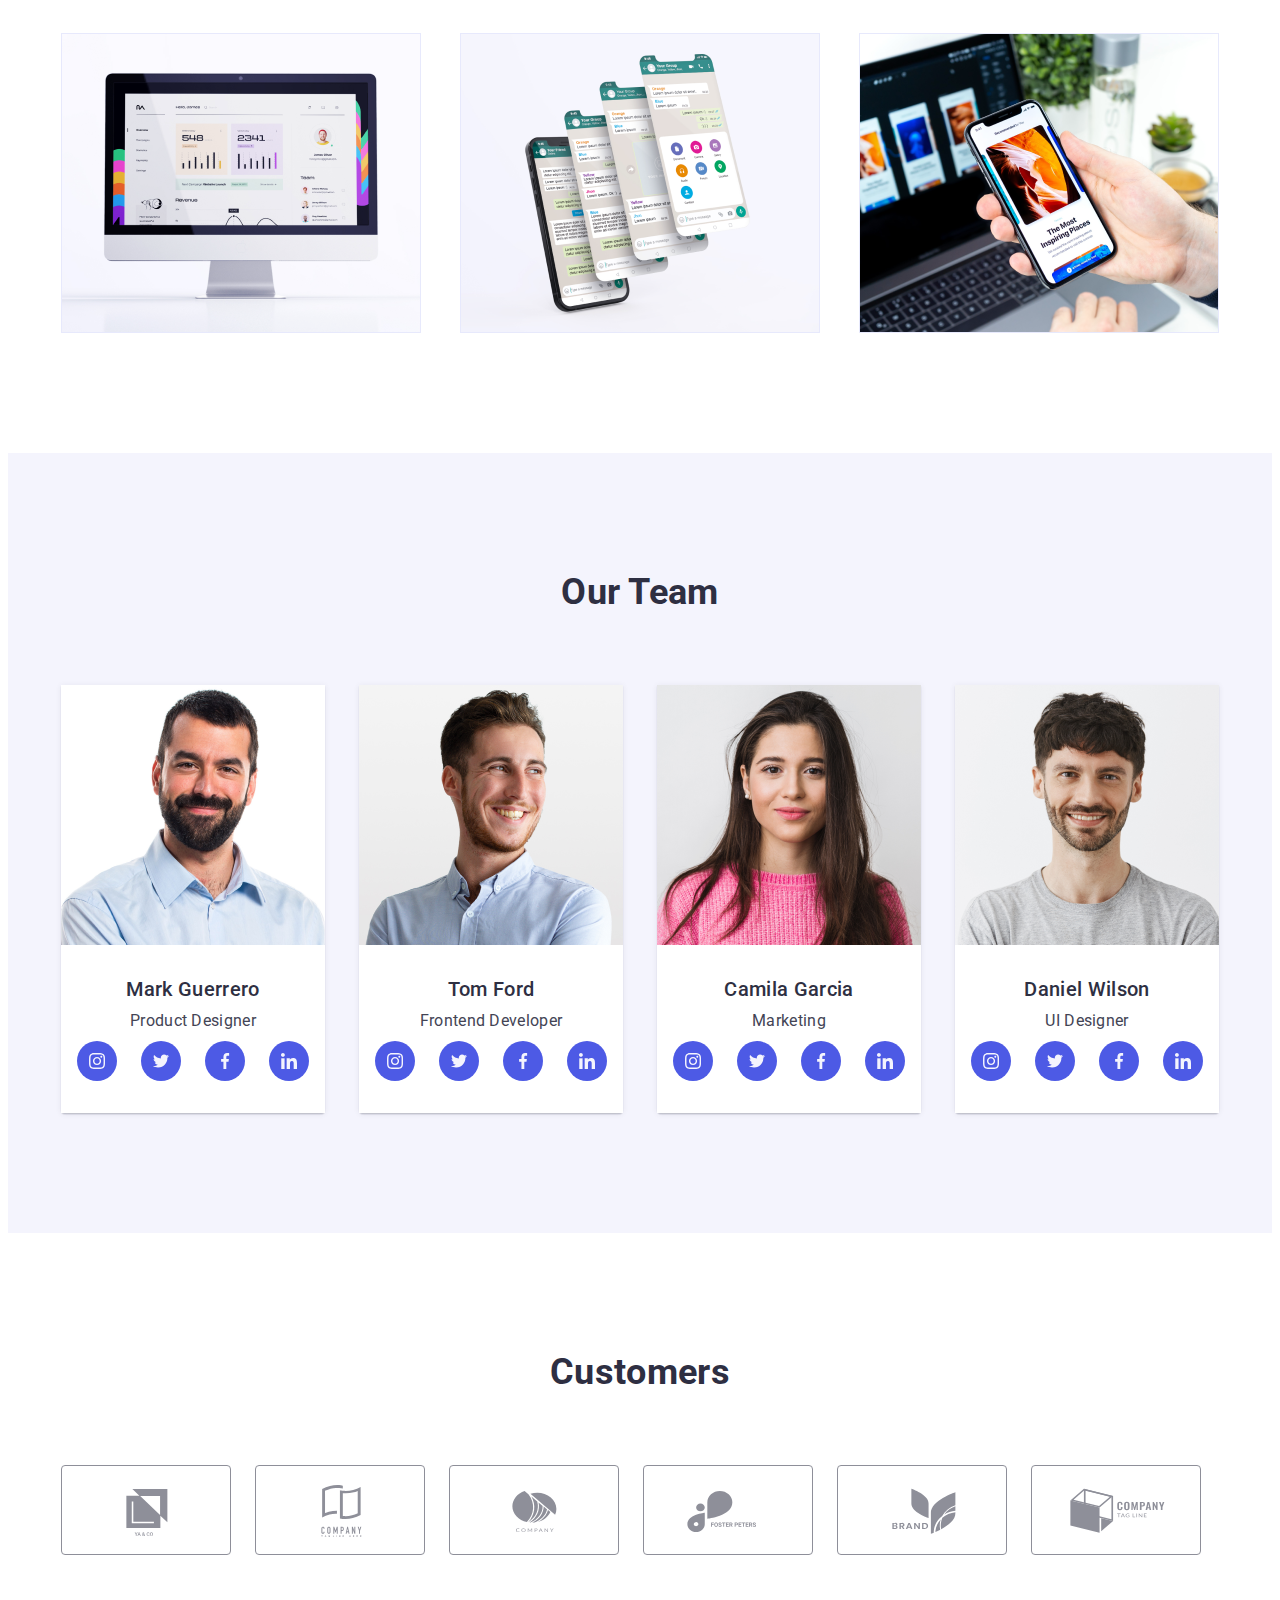
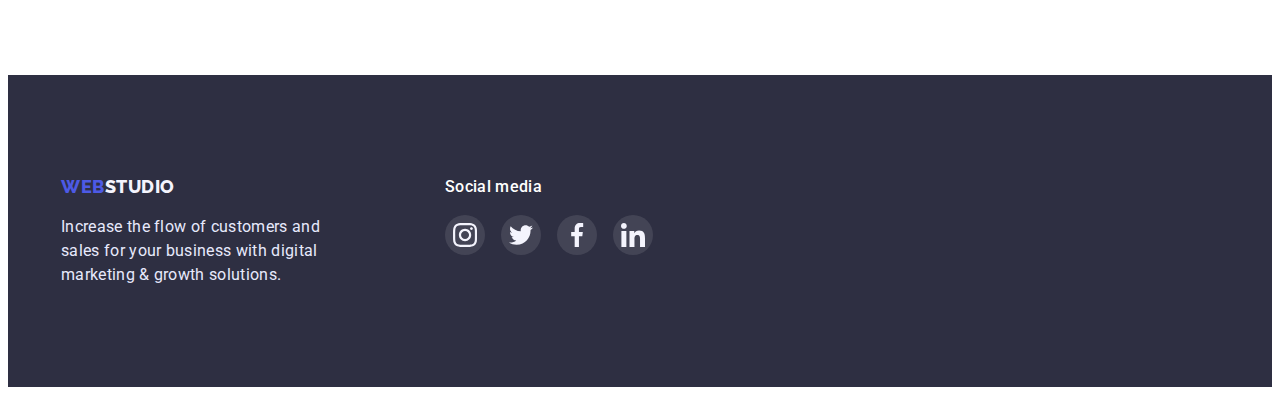
==== commit 0aabf956: "final fix" ====
--- a/index.html
+++ b/index.html
@@ -167,28 +167,28 @@
                 <p class="team-position">Product Designer</p>
                 <ul class="social-list list">
                   <li class="social-item">
-                    <a href="http://" class="social-link">
+                    <a href="" class="social-link">
                       <svg width="16" height="16">
                         <use href="./images/icons.svg#icon-instagram"></use>
                       </svg>
                     </a>
                   </li>
                   <li class="social-item">
-                    <a href="http://" class="social-link">
+                    <a href="" class="social-link">
                       <svg width="16" height="16">
                         <use href="./images/icons.svg#icon-twitter"></use>
                       </svg>
                     </a>
                   </li>
                   <li class="social-item">
-                    <a href="http://" class="social-link">
+                    <a href="" class="social-link">
                       <svg width="16" height="16">
                         <use href="./images/icons.svg#icon-facebook"></use>
                       </svg>
                     </a>
                   </li>
                   <li class="social-item">
-                    <a href="http://" class="social-link">
+                    <a href="" class="social-link">
                       <svg width="16" height="16">
                         <use href="./images/icons.svg#icon-linkedin"></use>
                       </svg>
@@ -209,28 +209,28 @@
                 <p class="team-position">Frontend Developer</p>
                 <ul class="social-list list">
                   <li class="social-item">
-                    <a href="http://" class="social-link">
+                    <a href="" class="social-link">
                       <svg width="16px" height="16px">
                         <use href="./images/icons.svg#icon-instagram"></use>
                       </svg>
                     </a>
                   </li>
                   <li class="social-item">
-                    <a href="http://" class="social-link">
+                    <a href="" class="social-link">
                       <svg width="16px" height="16px">
                         <use href="./images/icons.svg#icon-twitter"></use>
                       </svg>
                     </a>
                   </li>
                   <li class="social-item">
-                    <a href="http://" class="social-link">
+                    <a href="" class="social-link">
                       <svg width="16px" height="16px">
                         <use href="./images/icons.svg#icon-facebook"></use>
                       </svg>
                     </a>
                   </li>
                   <li class="social-item">
-                    <a href="http://" class="social-link">
+                    <a href="" class="social-link">
                       <svg width="16px" height="16px">
                         <use href="./images/icons.svg#icon-linkedin"></use>
                       </svg>
@@ -251,28 +251,28 @@
                 <p class="team-position">Marketing</p>
                 <ul class="social-list list">
                   <li class="social-item">
-                    <a href="http://" class="social-link">
+                    <a href="" class="social-link">
                       <svg width="16px" height="16px">
                         <use href="./images/icons.svg#icon-instagram"></use>
                       </svg>
                     </a>
                   </li>
                   <li class="social-item">
-                    <a href="http://" class="social-link">
+                    <a href="" class="social-link">
                       <svg width="16px" height="16px">
                         <use href="./images/icons.svg#icon-twitter"></use>
                       </svg>
                     </a>
                   </li>
                   <li class="social-item">
-                    <a href="http://" class="social-link">
+                    <a href="" class="social-link">
                       <svg width="16px" height="16px">
                         <use href="./images/icons.svg#icon-facebook"></use>
                       </svg>
                     </a>
                   </li>
                   <li class="social-item">
-                    <a href="http://" class="social-link">
+                    <a href="" class="social-link">
                       <svg width="16px" height="16px">
                         <use href="./images/icons.svg#icon-linkedin"></use>
                       </svg>
@@ -293,28 +293,28 @@
                 <p class="team-position">UI Designer</p>
                 <ul class="social-list list">
                   <li class="social-item">
-                    <a href="http://" class="social-link">
+                    <a href="" class="social-link">
                       <svg width="16px" height="16px">
                         <use href="./images/icons.svg#icon-instagram"></use>
                       </svg>
                     </a>
                   </li>
                   <li class="social-item">
-                    <a href="http://" class="social-link">
+                    <a href="" class="social-link">
                       <svg width="16px" height="16px">
                         <use href="./images/icons.svg#icon-twitter"></use>
                       </svg>
                     </a>
                   </li>
                   <li class="social-item">
-                    <a href="http://" class="social-link">
+                    <a href="" class="social-link">
                       <svg width="16px" height="16px">
                         <use href="./images/icons.svg#icon-facebook"></use>
                       </svg>
                     </a>
                   </li>
                   <li class="social-item">
-                    <a href="http://" class="social-link">
+                    <a href="" class="social-link">
                       <svg width="16px" height="16px">
                         <use href="./images/icons.svg#icon-linkedin"></use>
                       </svg>
@@ -394,28 +394,28 @@
           <b class="title-social">Social media</b>
           <ul class="social-our list">
             <li class="social-item">
-              <a href="http://" class="social-link">
+              <a href="" class="social-link">
                 <svg width="24" height="24">
                   <use href="./images/icons.svg#icon-instagram"></use>
                 </svg>
               </a>
             </li>
             <li class="social-item">
-              <a href="http://" class="social-link">
+              <a href="" class="social-link">
                 <svg width="24" height="24">
                   <use href="./images/icons.svg#icon-twitter"></use>
                 </svg>
               </a>
             </li>
             <li class="social-item">
-              <a href="http://" class="social-link">
+              <a href="" class="social-link">
                 <svg width="24" height="24">
                   <use href="./images/icons.svg#icon-facebook"></use>
                 </svg>
               </a>
             </li>
             <li class="social-item">
-              <a href="http://" class="social-link">
+              <a href="" class="social-link">
                 <svg width="24" height="24">
                   <use href="./images/icons.svg#icon-linkedin"></use>
                 </svg>
--- a/css/styles.css
+++ b/css/styles.css
@@ -46,6 +46,9 @@
 }
 
 .logofirst {
+    display: block;
+    padding-top: 24px;
+    padding-bottom: 24px;
     color: var(--btn-color);
     font-family: Raleway, sans-serif;    
     letter-spacing: 0.03em;
@@ -73,8 +76,8 @@
 /* site nav */
 header {
     border-bottom: 1px solid var(--footer-text-color);
-    padding-top: 24px;
-    padding-bottom: 24px;
+    /* padding-top: 24px;
+    padding-bottom: 24px; */
 }
 .main-nav {
     display: flex;
@@ -97,6 +100,7 @@
 }
 
 .site-nav .link {
+    display: block;
     position: relative;
     color:var(--title-text-color);
     font-weight: 500;
@@ -137,6 +141,9 @@
     font-style: normal;
 }
 .email,.tel {
+    display: block;
+    padding-top: 24px;
+    padding-bottom: 24px;
     color: var(--primery-text-color);
     text-decoration: none;
     transition: color 250ms var(--cubic);
@@ -318,6 +325,8 @@
 .card-content{
     text-align: center;
     padding-bottom: 32px;
+    padding-top: 32px;
+    background-color: var(--primery-bg-color);
     
 }
 .team-position{
@@ -395,6 +404,10 @@
     padding-bottom: 0px;
     display: flex;
   }
+.container.footer .logofirst {
+    padding-top: 0;
+    padding-bottom: 0;
+}
 .footer-logo {
     margin-bottom: 16px;
 }
